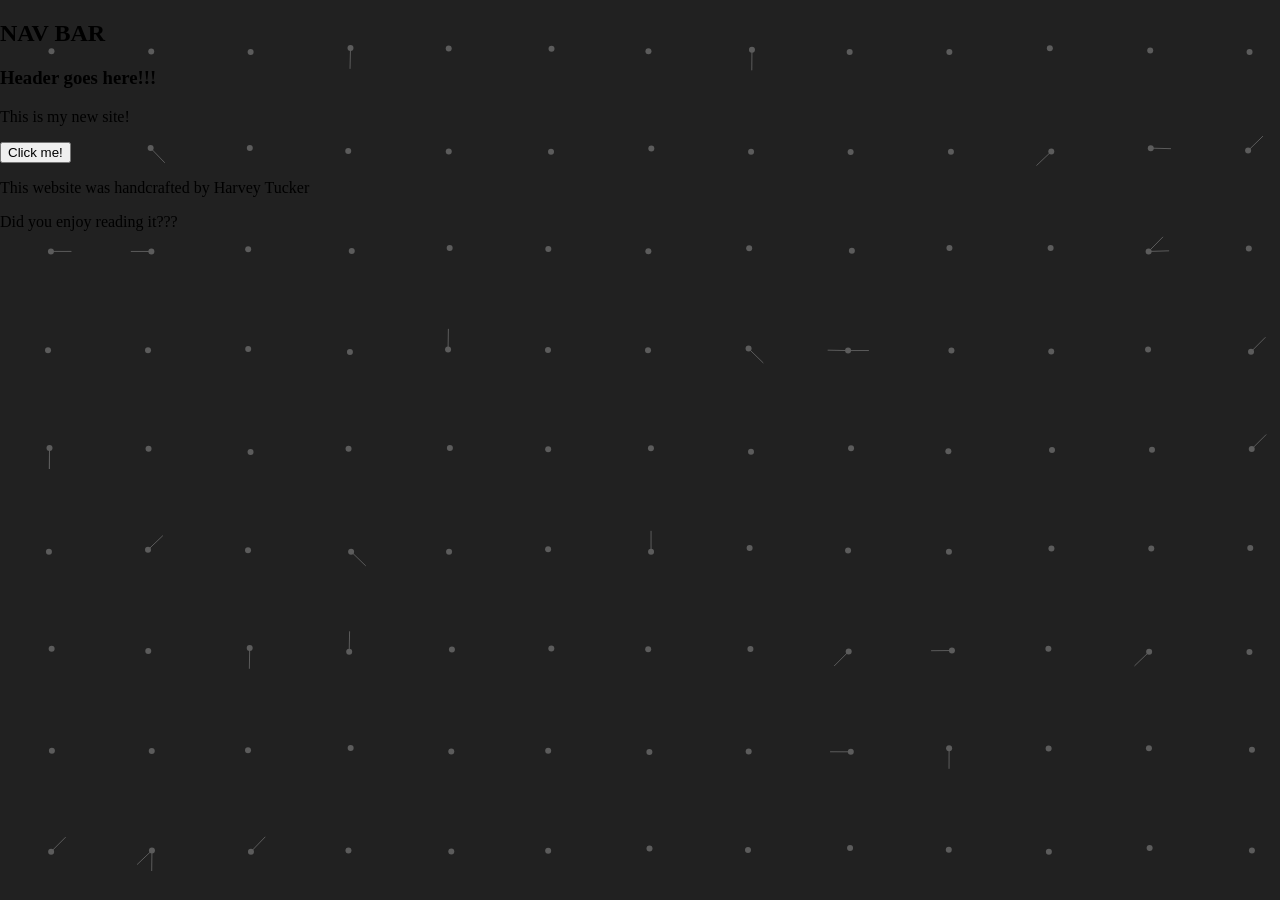
==== index.html @ 60001abc "switch to static site" ====
<!DOCTYPE html>
<html lang="en">
    <head>
        <meta charset="UTF-8">
        <meta name="viewport" content="width=device-width, initial-scale=1.0">
        <meta name="author" content="Harvey Tucker">
        <meta name="description" content="Harvey Tucker is a student, programmer and developer from the UK. Check out some of his work here!">
        <title>Harvey Tucker</title>
        <link rel="stylesheet" href="../css/styles.css">
    </head>
    <body>
        <canvas id="background-canvas"></canvas>

        <nav>
            <h1>NAV BAR</h1>
        </nav>

        <main>
            <h3>Header goes here!!!</h3>
            <p>This is my new site!</p>
            <button>Click me!</button>
        </main>

        <footer>
            <p>This website was handcrafted by Harvey Tucker</p>
            <p>Did you enjoy reading it???</p>
        </footer>
        <script type="module" src="../js/index.js"></script>
    </body>
</html>
---- css/styles.css ----
body {
    margin: 0;
    background: #212121;
}

#background-canvas {
    position: fixed;
    touch-action: none;
    top: 0;
    left: 0;
    z-index: -1;
}
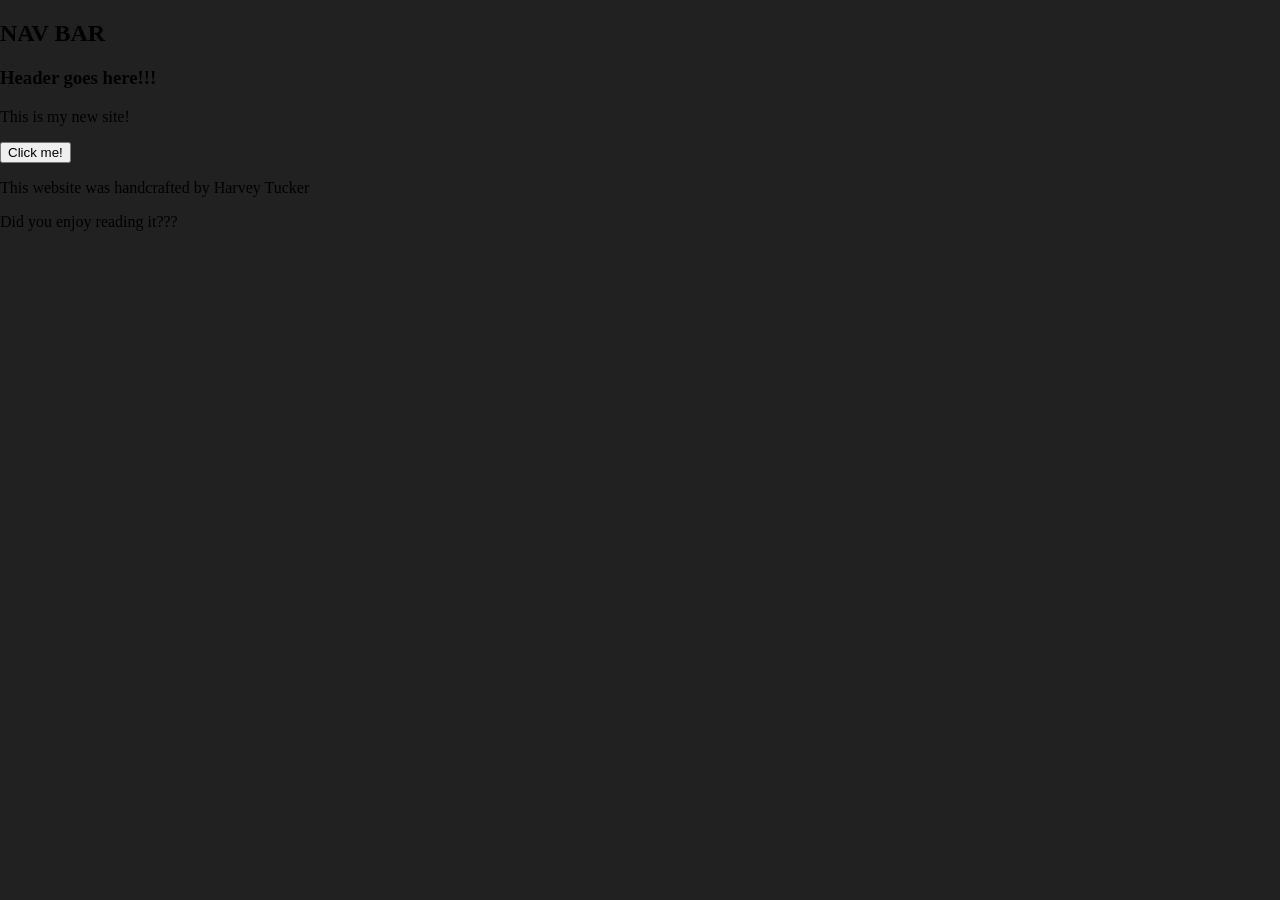
==== commit 06896189: "remove complex background" ====
--- a/index.html
+++ b/index.html
@@ -9,8 +9,6 @@
         <link rel="stylesheet" href="../css/styles.css">
     </head>
     <body>
-        <canvas id="background-canvas"></canvas>
-
         <nav>
             <h1>NAV BAR</h1>
         </nav>
--- a/css/styles.css
+++ b/css/styles.css
@@ -1,12 +1,4 @@
 body {
     margin: 0;
     background: #212121;
-}
-
-#background-canvas {
-    position: fixed;
-    touch-action: none;
-    top: 0;
-    left: 0;
-    z-index: -1;
 }
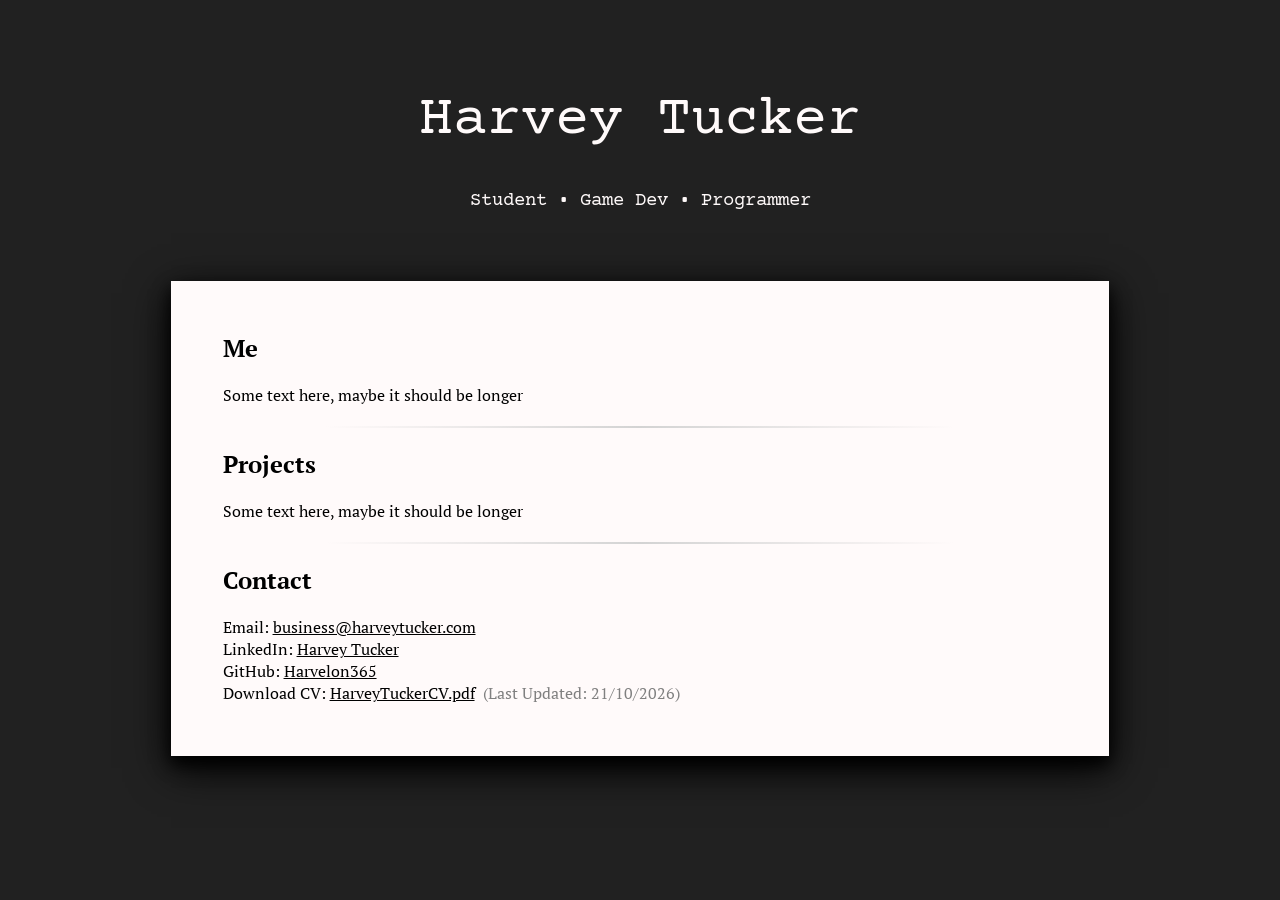
==== commit 120dfc88: "layout basic page structure and add contact links" ====
--- a/index.html
+++ b/index.html
@@ -2,27 +2,38 @@
 <html lang="en">
     <head>
         <meta charset="UTF-8">
-        <meta name="viewport" content="width=device-width, initial-scale=1.0">
+        <meta name="viewport" content="width=device-width, initial-scale=1">
         <meta name="author" content="Harvey Tucker">
         <meta name="description" content="Harvey Tucker is a student, programmer and developer from the UK. Check out some of his work here!">
+        <link rel="preconnect" href="https://fonts.googleapis.com">
+        <link rel="preconnect" href="https://fonts.gstatic.com" crossorigin>
+        <link href="https://fonts.googleapis.com/css2?family=Courier+Prime:ital,wght@0,400;0,700;1,400;1,700&display=swap" rel="stylesheet">
+        <link href="https://fonts.googleapis.com/css2?family=PT+Serif:ital,wght@0,400;0,700;1,400;1,700&display=swap" rel="stylesheet">
         <title>Harvey Tucker</title>
-        <link rel="stylesheet" href="../css/styles.css">
+        <link rel="stylesheet" href="styles.css">
     </head>
     <body>
-        <nav>
-            <h1>NAV BAR</h1>
-        </nav>
+        <header>
+            <h1>Harvey Tucker</h1>
+            <p>Student &bull; Game Dev &bull; Programmer</p>
+        </header>
+        <div id="paper">
+            <h2>Me</h2>
+            <p>Some text here, maybe it should be longer</p>
+            <hr class="solid">
+            <h2>Projects</h2>
+            <p>Some text here, maybe it should be longer</p>
+            <hr class="solid">
+            <h2>Contact</h2>
+            <p>Email: <a href="mailto:business@harveytucker.com">business@harveytucker.com</a></p>
+            <p>LinkedIn: <a href="https://www.linkedin.com/in/harvey-tucker">Harvey Tucker</a></p>
+            <p>GitHub: <a href="https://github.com/Harvelon365">Harvelon365</a></p>
+            <div id="cv-link">
+                <p>Download CV: <a href="/docs/HarveyTuckerCV.pdf" download>HarveyTuckerCV.pdf</a></p>
+                <p class="subtext">(Last Updated: 21/10/2026)</p>
+            </div>
+        </div>
 
-        <main>
-            <h3>Header goes here!!!</h3>
-            <p>This is my new site!</p>
-            <button>Click me!</button>
-        </main>
-
-        <footer>
-            <p>This website was handcrafted by Harvey Tucker</p>
-            <p>Did you enjoy reading it???</p>
-        </footer>
-        <script type="module" src="../js/index.js"></script>
+        <script type="module" src="index.js"></script>
     </body>
 </html>
--- a/styles.css
+++ b/styles.css
@@ -0,0 +1,115 @@
+:root {
+    --print-delay: 0.3s;
+    --print-time: 2s;
+}
+
+html {
+    animation: scroll-lock calc(var(--print-delay) + var(--print-time));
+}
+
+@keyframes scroll-lock {
+    from, to {
+        overflow: hidden;
+    }
+}
+
+body {
+    margin: 0;
+    background: #212121;
+    display: flex;
+    flex-direction: column;
+}
+
+header {
+    margin: clamp(0.85cm, 4vw, 1.9cm);
+    text-align: center;
+    color: snow;
+    font-family: "Courier Prime", monospace;
+}
+
+header h1 {
+    font-size: 1.5cm;
+    font-weight: 400;
+    font-style: normal;
+}
+
+header p {
+    font-size: 0.5cm;
+    font-weight: 400;
+    font-style: normal;
+}
+
+#paper {
+    display: flex;
+    flex-direction: column;
+    box-sizing: border-box;
+    width: min(24.8cm, 90%);
+    margin: 0 auto;
+    padding: clamp(0.85cm, 4vw, 1.9cm);
+    background: snow;
+    box-shadow: 0 8px 16px 0 black, 0 12px 40px 0 black;
+    font-family: "PT Serif", serif;
+    font-weight: 400;
+    font-style: normal;
+    /* animation: print-paper var(--print-time) var(--print-delay) both; */
+}
+
+@keyframes print-paper {
+    0% {
+        transform: translateY(100vh);
+        animation-timing-function: steps(20, end);
+    }
+    80% {
+        transform: translateY(5cm);
+        animation-timing-function: linear;
+    }
+    94% {
+        transform: translateY(5cm);
+        animation-timing-function: cubic-bezier(0.2, 0, 0.1, 1);
+    }
+    100% {
+        transform: translateY(0);
+    }
+}
+
+@media (prefers-reduced-motion: reduce) {
+    html,
+    #paper {
+        animation: none;
+    }
+}
+
+#paper h2 {
+    margin-top: 0;
+    margin-bottom: 20px
+}
+
+#paper p {
+    margin: 0;
+}
+
+hr {
+    width: 75%;
+    margin: 20px auto;
+}
+
+hr.solid {
+    border: 1px solid transparent;
+    border-image: linear-gradient(to right, snow, lightgrey, snow);
+    border-image-slice: 1;
+}
+
+a {
+    color: black;
+}
+
+#cv-link {
+    display: flex;
+    flex-direction: row;
+    column-gap: 0.5em;
+    flex-wrap: wrap;
+}
+
+.subtext {
+    color: grey;
+}
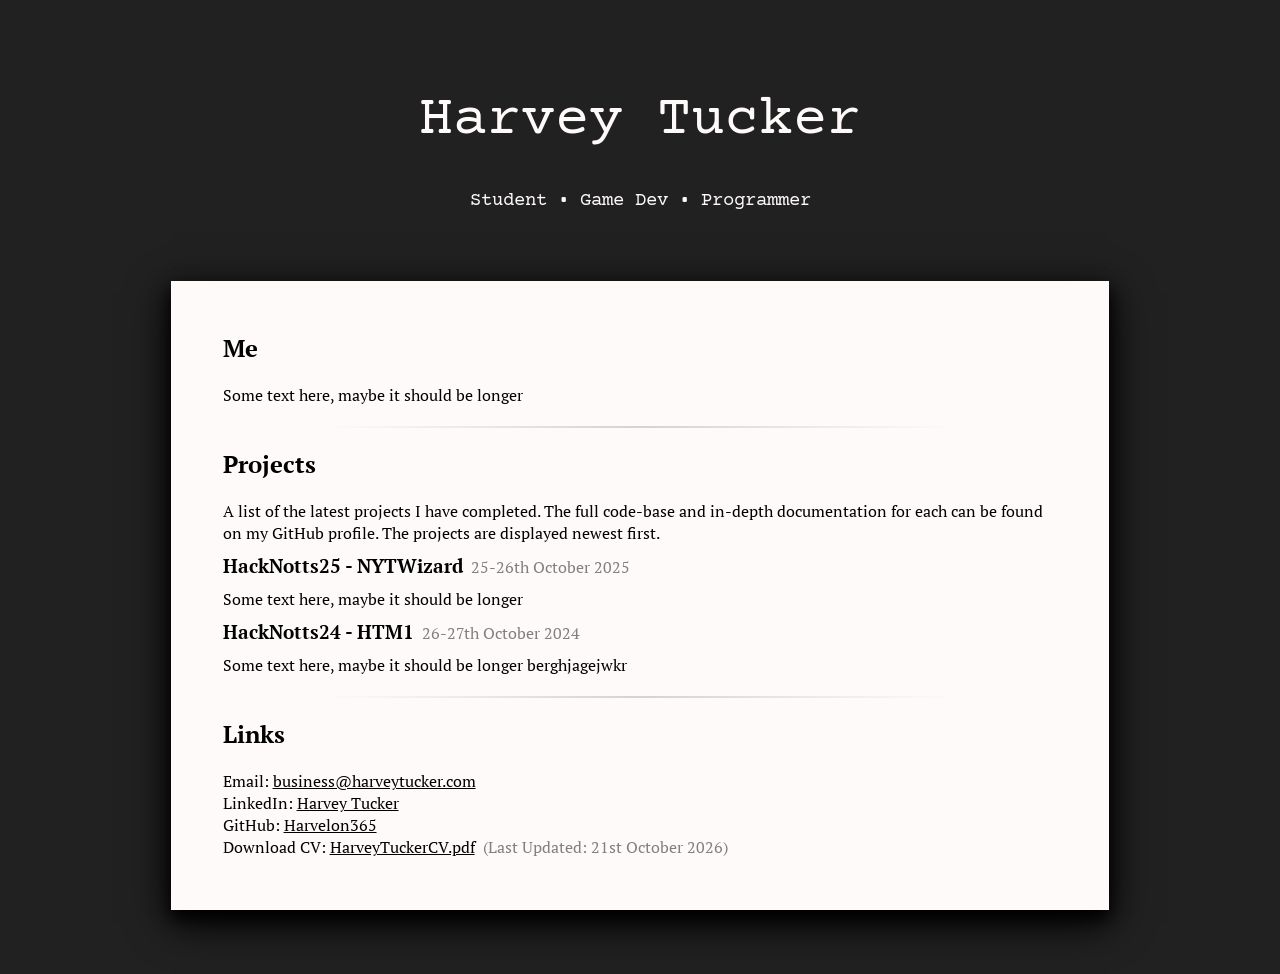
==== commit a7b5f6e4: "convert projects into json file with js reading" ====
--- a/index.html
+++ b/index.html
@@ -18,22 +18,29 @@
             <p>Student &bull; Game Dev &bull; Programmer</p>
         </header>
         <div id="paper">
-            <h2>Me</h2>
-            <p>Some text here, maybe it should be longer</p>
+            <div id="section-me">
+                <h2>Me</h2>
+                <p>Some text here, maybe it should be longer</p>
+            </div>
             <hr class="solid">
-            <h2>Projects</h2>
-            <p>Some text here, maybe it should be longer</p>
+            <div id="section-projects">
+                <h2>Projects</h2>
+                <p>A list of the latest projects I have completed. The full code-base and in-depth documentation for each can be found on my GitHub profile. The projects are displayed newest first.</p>
+                <div id="projects-container"></div>
+            </div>
             <hr class="solid">
-            <h2>Contact</h2>
-            <p>Email: <a href="mailto:business@harveytucker.com">business@harveytucker.com</a></p>
-            <p>LinkedIn: <a href="https://www.linkedin.com/in/harvey-tucker">Harvey Tucker</a></p>
-            <p>GitHub: <a href="https://github.com/Harvelon365">Harvelon365</a></p>
-            <div id="cv-link">
-                <p>Download CV: <a href="/docs/HarveyTuckerCV.pdf" download>HarveyTuckerCV.pdf</a></p>
-                <p class="subtext">(Last Updated: 21/10/2026)</p>
+            <div id="section-links">
+                <h2>Links</h2>
+                <p>Email: <a href="mailto:business@harveytucker.com">business@harveytucker.com</a></p>
+                <p>LinkedIn: <a href="https://www.linkedin.com/in/harvey-tucker">Harvey Tucker</a></p>
+                <p>GitHub: <a href="https://github.com/Harvelon365">Harvelon365</a></p>
+                <div id="cv-link">
+                    <p>Download CV: <a href="/docs/HarveyTuckerCV.pdf" download>HarveyTuckerCV.pdf</a></p>
+                    <p class="subtext">(Last Updated: 21st October 2026)</p>
+                </div>
             </div>
         </div>
 
-        <script type="module" src="index.js"></script>
+        <script type="module" src="main.js"></script>
     </body>
 </html>
--- a/styles.css
+++ b/styles.css
@@ -44,7 +44,7 @@
     flex-direction: column;
     box-sizing: border-box;
     width: min(24.8cm, 90%);
-    margin: 0 auto;
+    margin: 0 auto 5%;
     padding: clamp(0.85cm, 4vw, 1.9cm);
     background: snow;
     box-shadow: 0 8px 16px 0 black, 0 12px 40px 0 black;
@@ -81,7 +81,17 @@
 
 #paper h2 {
     margin-top: 0;
-    margin-bottom: 20px
+    margin-bottom: 20px;
+}
+
+.project-title {
+    margin-top: 10px;
+    margin-bottom: 10px;
+}
+
+.project-title h3 {
+    margin-top: 0;
+    margin-bottom: 0;
 }
 
 #paper p {
@@ -103,11 +113,13 @@
     color: black;
 }
 
+.project-title,
 #cv-link {
     display: flex;
     flex-direction: row;
     column-gap: 0.5em;
     flex-wrap: wrap;
+    align-items: baseline;
 }
 
 .subtext {
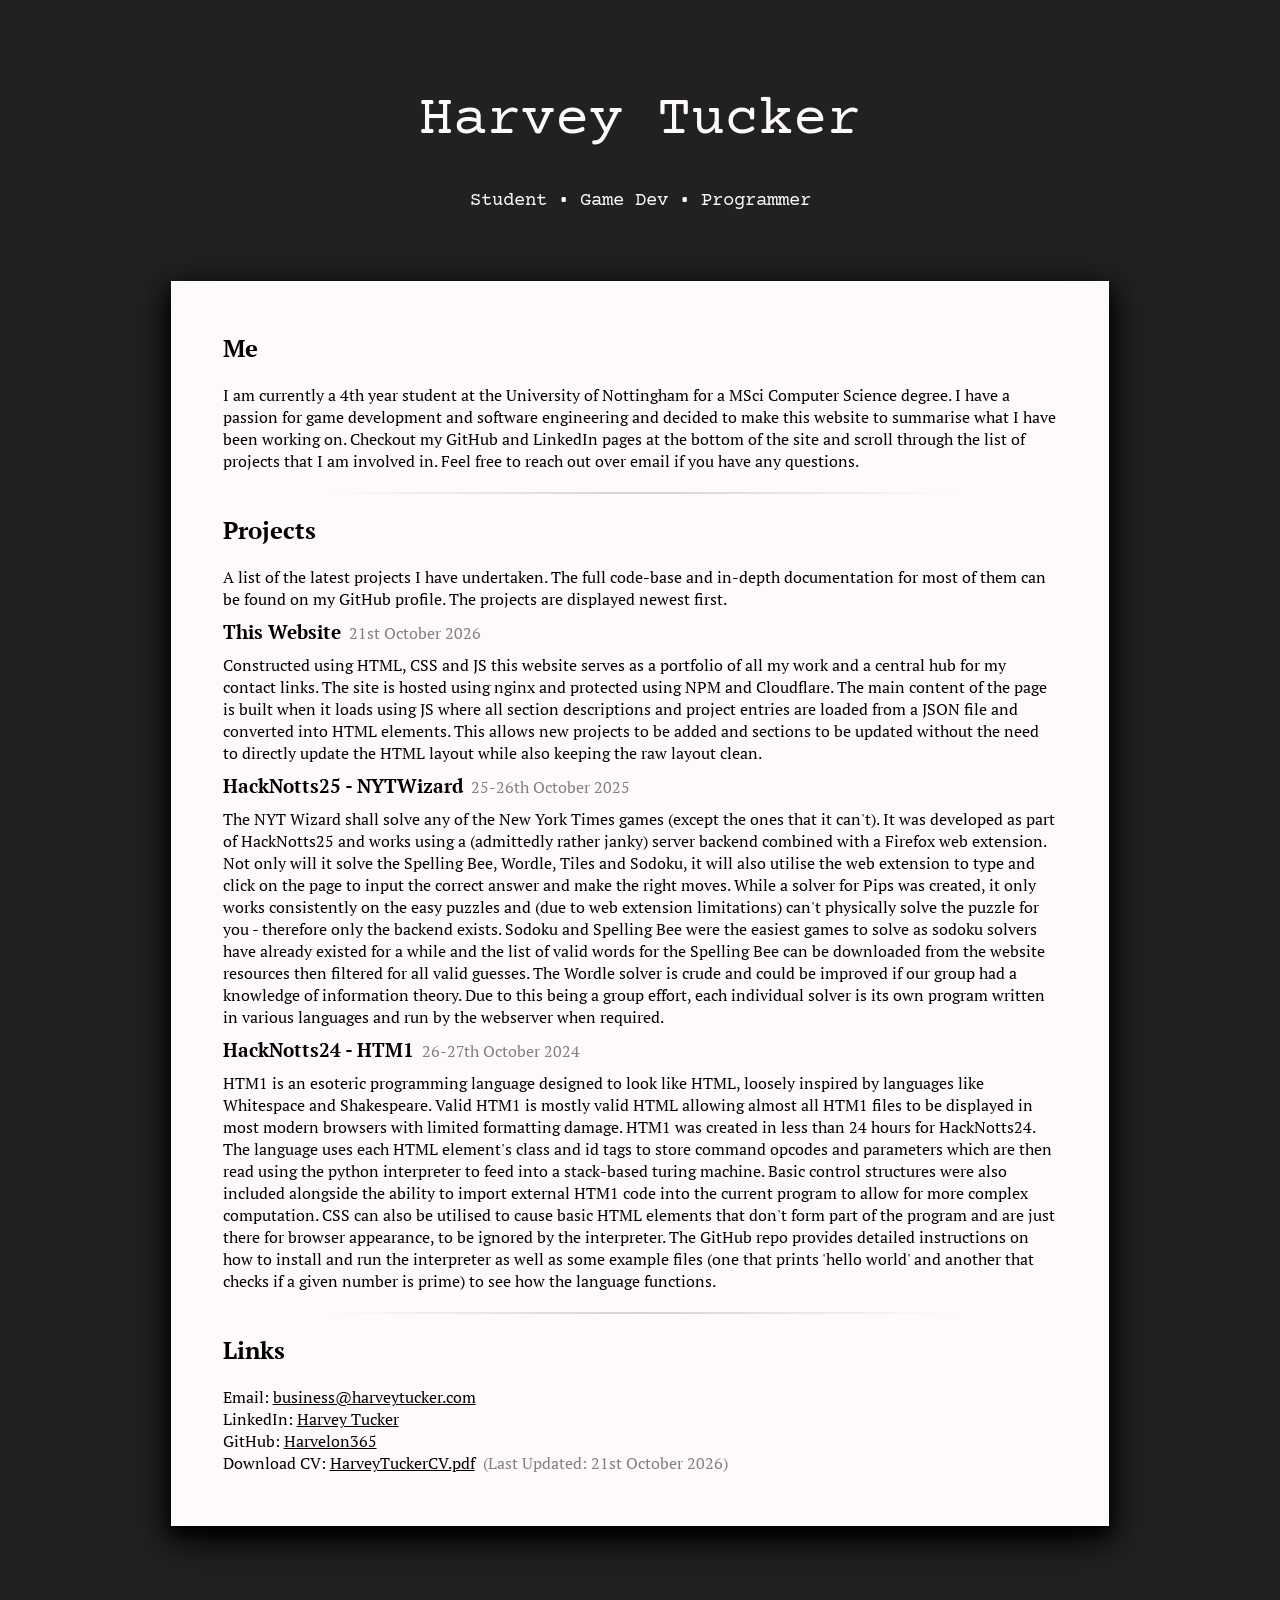
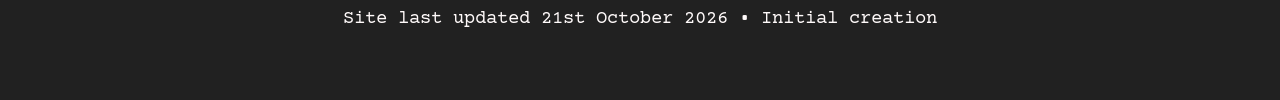
==== commit 6ecd26e9: "update sections" ====
--- a/index.html
+++ b/index.html
@@ -20,12 +20,12 @@
         <div id="paper">
             <div id="section-me">
                 <h2>Me</h2>
-                <p>Some text here, maybe it should be longer</p>
+                <p id="me-description"></p>
             </div>
             <hr class="solid">
             <div id="section-projects">
                 <h2>Projects</h2>
-                <p>A list of the latest projects I have completed. The full code-base and in-depth documentation for each can be found on my GitHub profile. The projects are displayed newest first.</p>
+                <p id="projects-description"></p>
                 <div id="projects-container"></div>
             </div>
             <hr class="solid">
@@ -40,6 +40,9 @@
                 </div>
             </div>
         </div>
+        <footer>
+            <p>Site last updated 21st October 2026 &bull; Initial creation</p>
+        </footer>
 
         <script type="module" src="main.js"></script>
     </body>
--- a/styles.css
+++ b/styles.css
@@ -4,7 +4,7 @@
 }
 
 html {
-    animation: scroll-lock calc(var(--print-delay) + var(--print-time));
+    /* animation: scroll-lock calc(var(--print-delay) + var(--print-time)); */
 }
 
 @keyframes scroll-lock {
@@ -125,3 +125,16 @@
 .subtext {
     color: grey;
 }
+
+footer {
+    margin: 0 clamp(0.85cm, 4vw, 1.9cm) clamp(0.85cm, 4vw, 1.9cm) clamp(0.85cm, 4vw, 1.9cm);
+    text-align: center;
+    color: snow;
+    font-family: "Courier Prime", monospace;
+}
+
+footer p {
+    font-size: 0.5cm;
+    font-weight: 400;
+    font-style: normal;
+}
